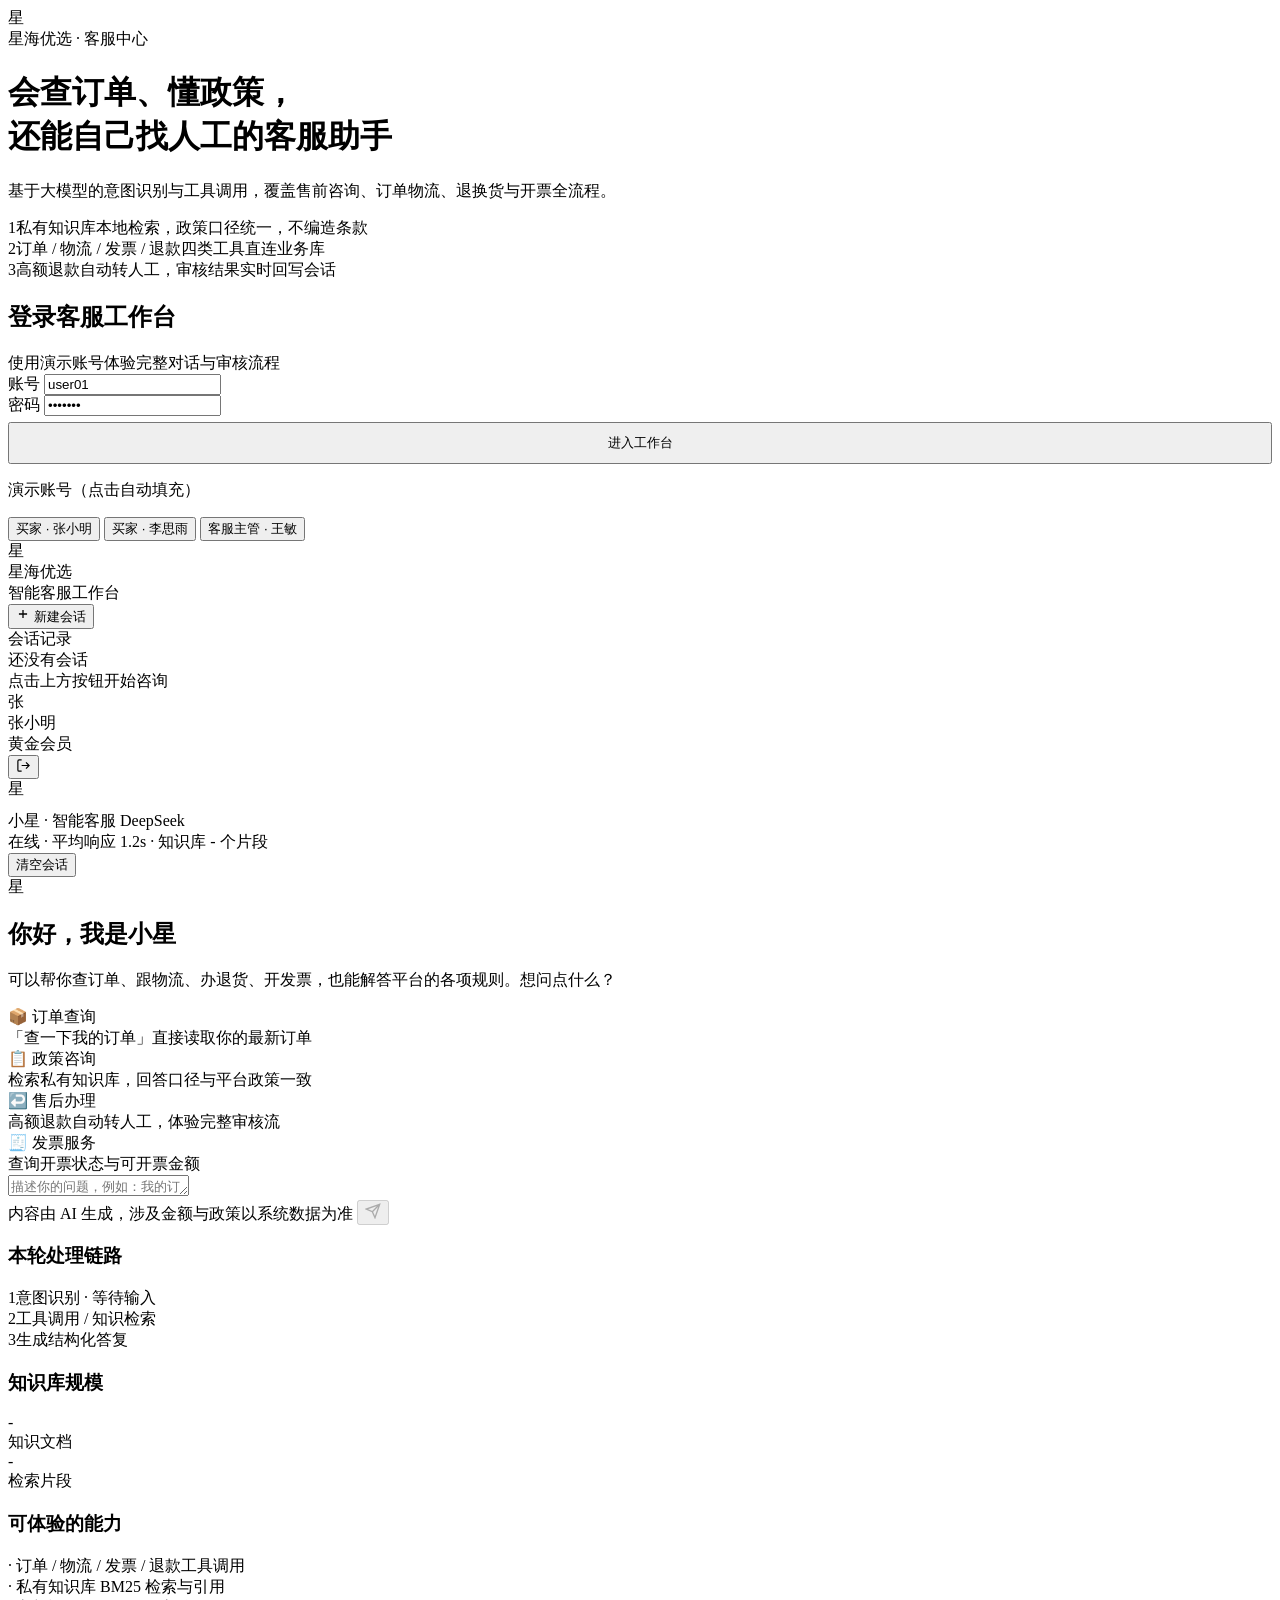
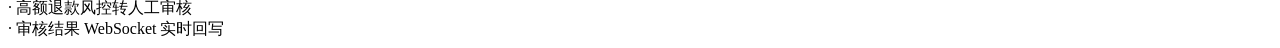
==== app/frontend/index.html @ 79ba2e96 "feat: 改造为单机可运行的全栈智能客服系统 - 存储改为 SQLite，去掉 PostgreSQL/pgvector/Redis/Celery 依赖 - 私有知识库改为本地 BM25（jieba " ====
<!DOCTYPE html>
<html lang="zh-CN">
<head>
<meta charset="UTF-8" />
<meta name="viewport" content="width=device-width, initial-scale=1.0" />
<title>星海优选 · 智能客服</title>
<link rel="stylesheet" href="/static/styles.css" />
<link rel="icon" href="data:image/svg+xml,<svg xmlns='http://www.w3.org/2000/svg' viewBox='0 0 100 100'><text y='.9em' font-size='90'>💬</text></svg>" />
</head>
<body>

<!-- ============ 登录 ============ -->
<div class="login-wrap" id="loginView">
  <div class="login-card">
    <div class="login-hero">
      <div class="brand">
        <div class="brand-mark">星</div>
        <div>星海优选 · 客服中心</div>
      </div>
      <div>
        <h1>会查订单、懂政策，<br />还能自己找人工的客服助手</h1>
        <p>基于大模型的意图识别与工具调用，覆盖售前咨询、订单物流、退换货与开票全流程。</p>
      </div>
      <div class="hero-points">
        <div><span class="ico">1</span><span>私有知识库本地检索，政策口径统一，不编造条款</span></div>
        <div><span class="ico">2</span><span>订单 / 物流 / 发票 / 退款四类工具直连业务库</span></div>
        <div><span class="ico">3</span><span>高额退款自动转人工，审核结果实时回写会话</span></div>
      </div>
    </div>
    <div class="login-form">
      <h2>登录客服工作台</h2>
      <div class="sub">使用演示账号体验完整对话与审核流程</div>
      <form id="loginForm" autocomplete="off">
        <div class="field">
          <label for="username">账号</label>
          <input id="username" name="username" placeholder="请输入用户名" value="user01" />
        </div>
        <div class="field">
          <label for="password">密码</label>
          <input id="password" name="password" type="password" placeholder="请输入密码" value="user123" />
        </div>
        <div class="login-error" id="loginError"></div>
        <button class="btn btn-primary" id="loginBtn" type="submit" style="width:100%;height:42px;margin-top:6px;">进入工作台</button>
      </form>
      <div class="demo-accounts">
        <p>演示账号（点击自动填充）</p>
        <div class="row">
          <button class="demo-chip" data-u="user01" data-p="user123">买家 · 张小明</button>
          <button class="demo-chip" data-u="user02" data-p="user123">买家 · 李思雨</button>
          <button class="demo-chip" data-u="admin" data-p="admin123">客服主管 · 王敏</button>
        </div>
      </div>
    </div>
  </div>
</div>

<!-- ============ 工作台 ============ -->
<div class="app hidden" id="appView">
  <!-- 侧边栏 -->
  <aside class="sidebar">
    <div class="side-top">
      <div class="side-brand">
        <div class="mark">星</div>
        <div>
          <div class="t1">星海优选</div>
          <div class="t2">智能客服工作台</div>
        </div>
      </div>
      <button class="new-chat" id="newChatBtn">
        <svg width="14" height="14" viewBox="0 0 24 24" fill="none" stroke="currentColor" stroke-width="2.2"><path d="M12 5v14M5 12h14"/></svg>
        新建会话
      </button>
    </div>
    <div class="threads-label"><span>会话记录</span><span id="threadCount"></span></div>
    <div class="thread-list" id="threadList">
      <div class="thread-empty">还没有会话<br />点击上方按钮开始咨询</div>
    </div>
    <div class="side-user">
      <div class="avatar" id="userAvatar">张</div>
      <div>
        <div class="name" id="userName">张小明</div>
        <div class="meta" id="userMeta">黄金会员</div>
      </div>
      <button class="out" id="logoutBtn" title="退出登录">
        <svg width="15" height="15" viewBox="0 0 24 24" fill="none" stroke="currentColor" stroke-width="1.9"><path d="M9 21H5a2 2 0 0 1-2-2V5a2 2 0 0 1 2-2h4"/><path d="M16 17l5-5-5-5M21 12H9"/></svg>
      </button>
    </div>
  </aside>

  <!-- 聊天 -->
  <main class="chat">
    <header class="chat-head">
      <div class="msg-avatar ai" style="width:32px;height:32px;">星</div>
      <div>
        <div class="title">小星 · 智能客服 <span class="chip" id="modelChip">DeepSeek</span></div>
        <div class="status"><span class="dot"></span> 在线 · 平均响应 1.2s · 知识库 <span id="kbCount">-</span> 个片段</div>
      </div>
      <div class="right">
        <a class="btn btn-ghost btn-sm" href="/admin" id="adminLink" style="display:none;">管理台</a>
        <button class="btn btn-ghost btn-sm" id="clearBtn">清空会话</button>
      </div>
    </header>

    <div class="messages" id="messages">
      <div class="welcome" id="welcome">
        <div class="wm">星</div>
        <h2>你好，我是小星</h2>
        <p>可以帮你查订单、跟物流、办退货、开发票，也能解答平台的各项规则。想问点什么？</p>
        <div class="welcome-grid">
          <div class="wcard" data-q="查一下我的订单">
            <div class="wt">📦 订单查询</div>
            <div class="wd">「查一下我的订单」直接读取你的最新订单</div>
          </div>
          <div class="wcard" data-q="内衣拆封了还能退吗？">
            <div class="wt">📋 政策咨询</div>
            <div class="wd">检索私有知识库，回答口径与平台政策一致</div>
          </div>
          <div class="wcard" data-q="我要退货，订单号 SN20241115003，尺码不合适">
            <div class="wt">↩️ 售后办理</div>
            <div class="wd">高额退款自动转人工，体验完整审核流</div>
          </div>
          <div class="wcard" data-q="帮我查下发票开好了没">
            <div class="wt">🧾 发票服务</div>
            <div class="wd">查询开票状态与可开票金额</div>
          </div>
        </div>
      </div>
    </div>

    <div class="composer">
      <div class="composer-inner">
        <div class="suggest-row hidden" id="suggestRow"></div>
        <textarea id="input" rows="1" placeholder="描述你的问题，例如：我的订单到哪了？（Enter 发送，Shift+Enter 换行）"></textarea>
        <div class="composer-bar">
          <span class="hint">内容由 AI 生成，涉及金额与政策以系统数据为准</span>
          <button class="send-btn" id="sendBtn" disabled>
            <svg width="16" height="16" viewBox="0 0 24 24" fill="none" stroke="currentColor" stroke-width="2"><path d="M22 2L11 13M22 2l-7 20-4-9-9-4 20-7z"/></svg>
          </button>
        </div>
      </div>
    </div>
  </main>

  <!-- 右侧 -->
  <aside class="insight">
    <div>
      <h3>本轮处理链路</h3>
      <div class="trace" id="trace">
        <div class="trace-item"><span class="trace-dot">1</span><span>意图识别 · 等待输入</span></div>
        <div class="trace-item"><span class="trace-dot">2</span><span>工具调用 / 知识检索</span></div>
        <div class="trace-item"><span class="trace-dot">3</span><span>生成结构化答复</span></div>
      </div>
    </div>
    <div>
      <h3>知识库规模</h3>
      <div class="kb-stat">
        <div class="cell"><div class="n" id="statDocs">-</div><div class="l">知识文档</div></div>
        <div class="cell"><div class="n" id="statChunks">-</div><div class="l">检索片段</div></div>
      </div>
    </div>
    <div>
      <h3>可体验的能力</h3>
      <div class="panel-note">
        · 订单 / 物流 / 发票 / 退款工具调用<br />
        · 私有知识库 BM25 检索与引用<br />
        · 高额退款风控转人工审核<br />
        · 审核结果 WebSocket 实时回写
      </div>
    </div>
  </aside>
</div>

<div class="toast-wrap" id="toastWrap"></div>
<script src="/static/app.js"></script>
</body>
</html>
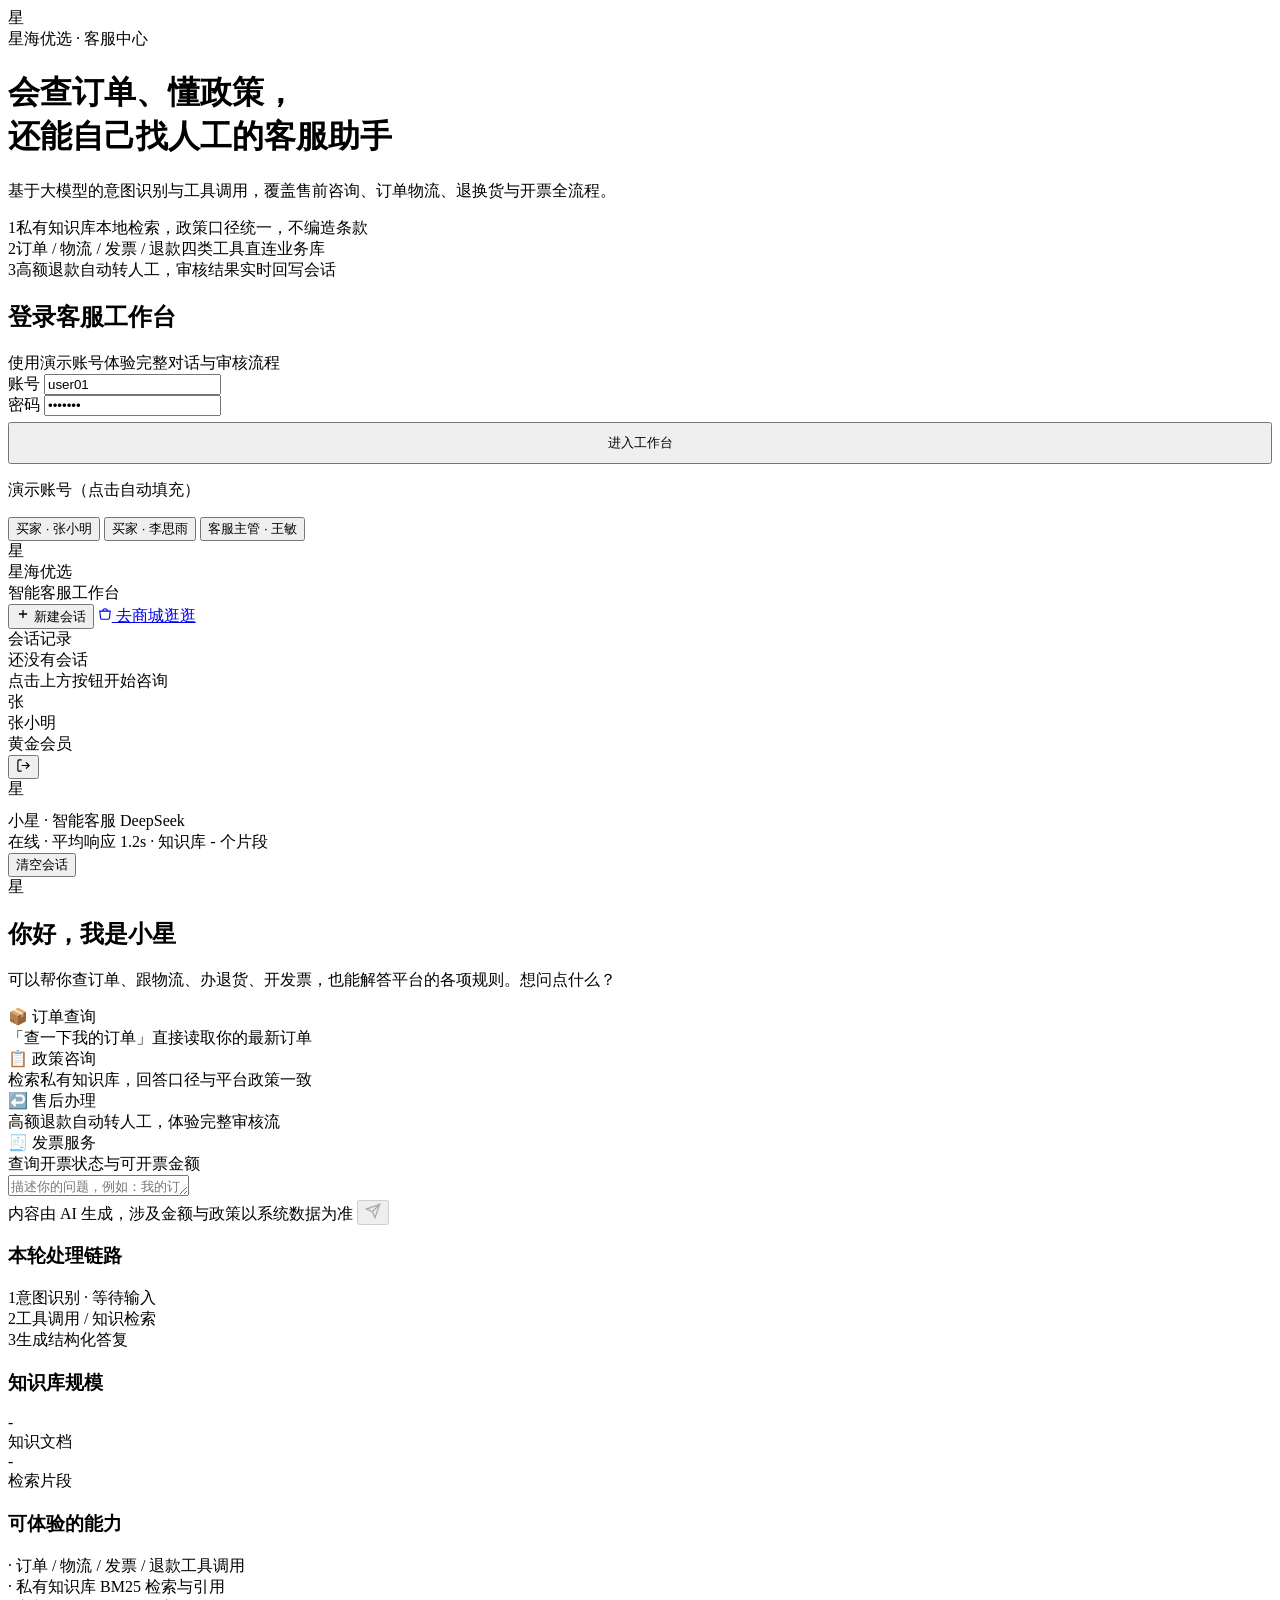
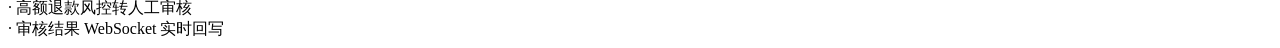
==== commit 27a78632: "feat: 新增商城前台与商品/订单管理后台 - 新增 products / cart_items 表与 13 个商品种子数据（4 个分类） - 商城 API：商品列表/分类/详情、购物车增删改、结算" ====
--- a/app/frontend/index.html
+++ b/app/frontend/index.html
@@ -70,6 +70,10 @@
         <svg width="14" height="14" viewBox="0 0 24 24" fill="none" stroke="currentColor" stroke-width="2.2"><path d="M12 5v14M5 12h14"/></svg>
         新建会话
       </button>
+      <a class="btn btn-ghost" href="/shop" style="width:100%;height:36px;margin-top:8px;gap:6px;">
+        <svg width="14" height="14" viewBox="0 0 24 24" fill="none" stroke="currentColor" stroke-width="1.9"><path d="M3 7h18l-1.5 12.5a2 2 0 0 1-2 1.5H6.5a2 2 0 0 1-2-1.5L3 7z"/><path d="M8 7a4 4 0 0 1 8 0"/></svg>
+        去商城逛逛
+      </a>
     </div>
     <div class="threads-label"><span>会话记录</span><span id="threadCount"></span></div>
     <div class="thread-list" id="threadList">
